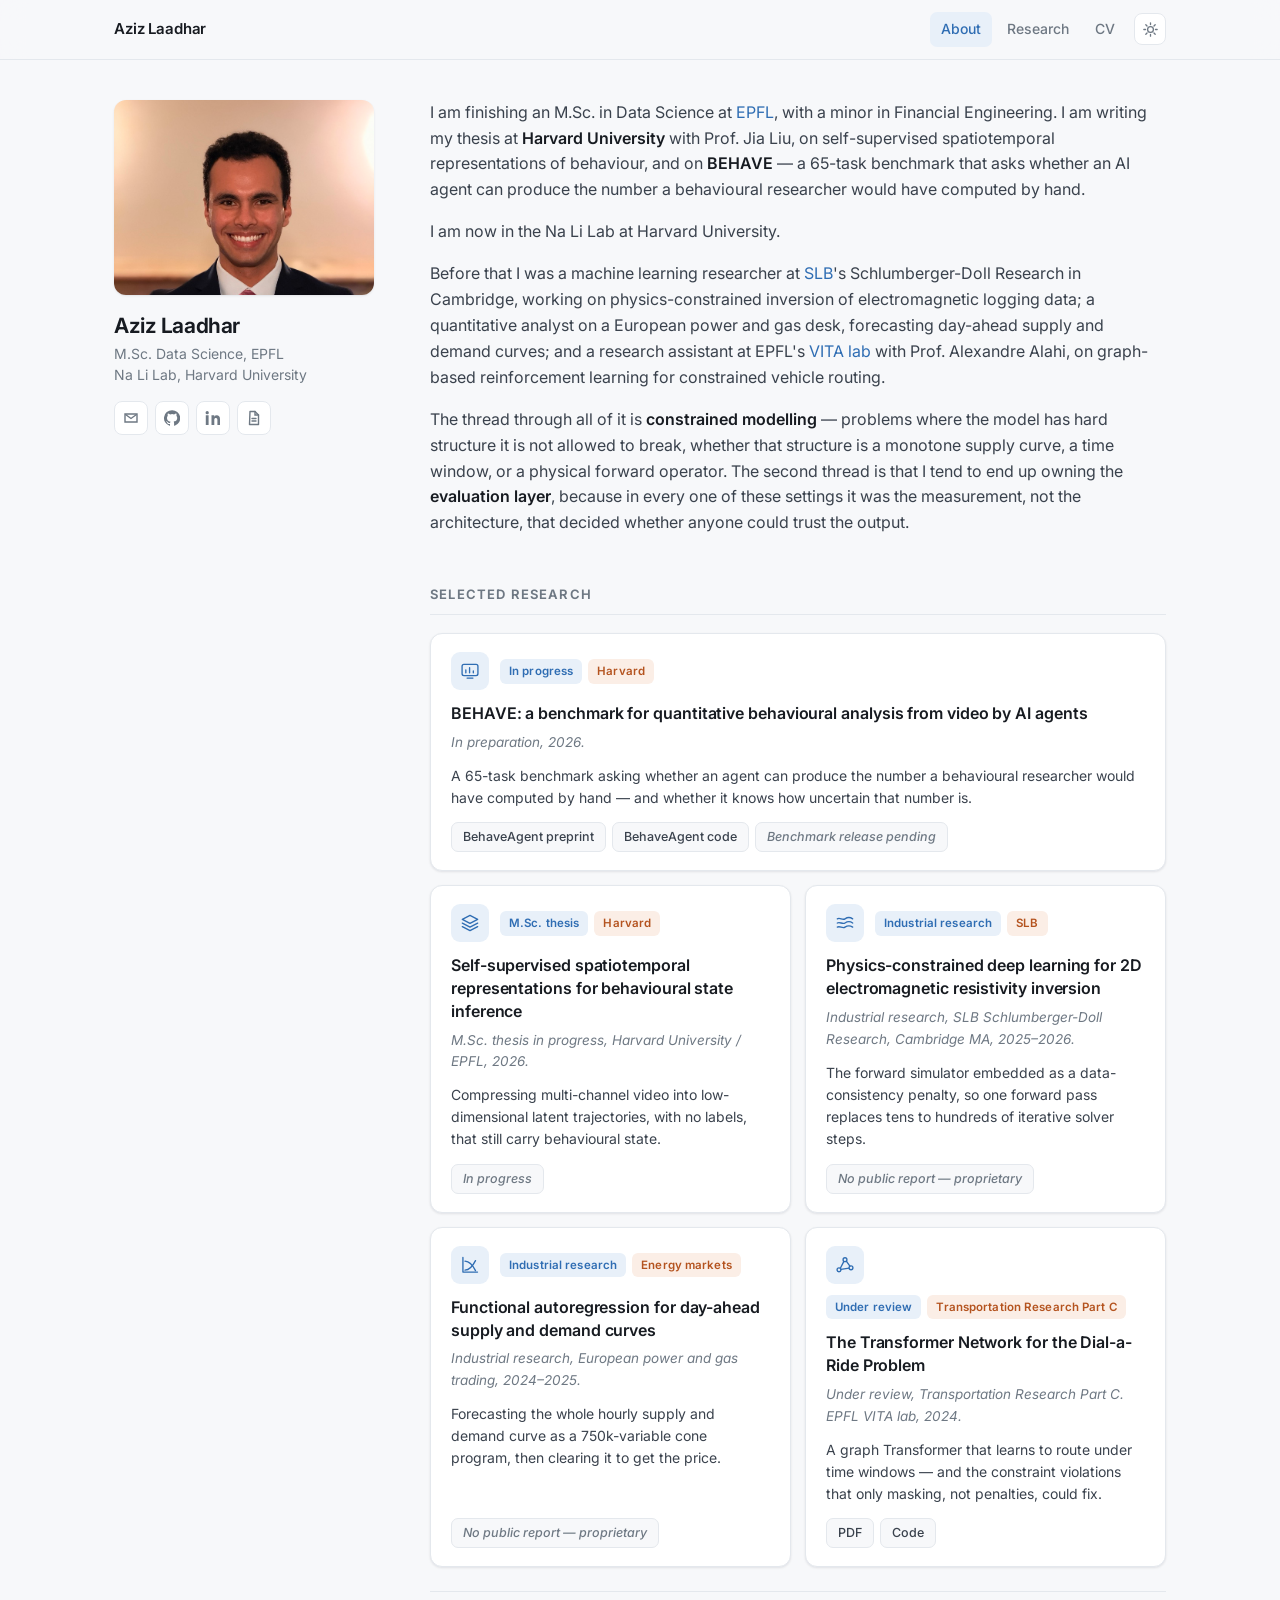
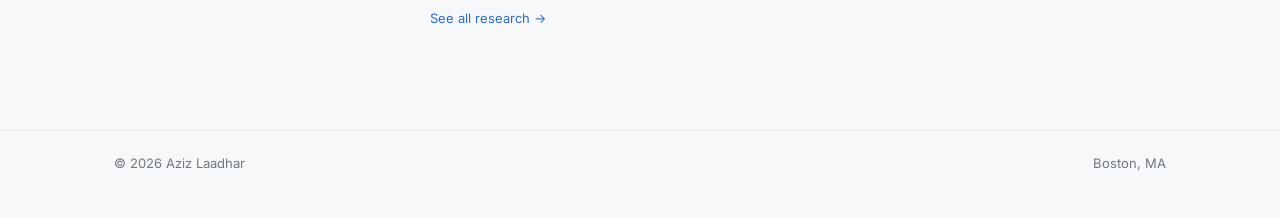
==== index.html @ f2bd8d3b "Shorten BehaveAgent evaluation description" ====
<!doctype html>
<html lang="en">
<head>
<meta charset="utf-8">
<meta name="viewport" content="width=device-width, initial-scale=1">
<title>Aziz Laadhar</title>
<meta name="description" content="Aziz Laadhar — M.Sc. Data Science at EPFL, master's thesis at the Harvard Laboratory of Bioelectronics. Research on evaluation of AI agents, physics-guided inversion, and constrained modelling.">
<meta name="author" content="Aziz Laadhar">
<link rel="canonical" href="https://azizlaadhar.github.io/">

<meta property="og:type" content="profile">
<meta property="og:title" content="Aziz Laadhar">
<meta property="og:description" content="M.Sc. Data Science at EPFL. Master's thesis at the Harvard Laboratory of Bioelectronics.">
<meta property="og:url" content="https://azizlaadhar.github.io/">
<meta property="og:image" content="https://azizlaadhar.github.io/assets/aziz.jpg">
<meta name="twitter:card" content="summary">

<link rel="icon" href="favicon.svg" type="image/svg+xml">
<link rel="preconnect" href="https://fonts.googleapis.com">
<link rel="preconnect" href="https://fonts.gstatic.com" crossorigin>
<link rel="stylesheet" href="https://fonts.googleapis.com/css2?family=Inter:wght@400;500;600;650&display=swap">
<link rel="stylesheet" href="styles.css?v=0c480c9">
<script>
  (function () {
    try {
      var t = localStorage.getItem('theme');
      if (t) document.documentElement.setAttribute('data-theme', t);
    } catch (e) {}
  })();
</script>
</head>
<body>

<a class="skip" href="#main">Skip to content</a>

<nav class="topbar">
  <div class="topbar-inner">
    <a class="brand" href="index.html" data-brand>Aziz Laadhar</a>
    <div class="nav">
      <a href="index.html" aria-current="page">About</a>
      <a href="publications.html">Research</a>
      <a href="assets/Aziz_Laadhar_CV.pdf">CV</a>
      <button class="theme-toggle" id="theme-toggle" type="button" aria-label="Toggle dark mode">
        <svg class="sun" viewBox="0 0 16 16" fill="none" stroke="currentColor" stroke-width="1.4" aria-hidden="true">
          <circle cx="8" cy="8" r="3.1"/>
          <path d="M8 .9v1.8M8 13.3v1.8M15.1 8h-1.8M2.7 8H.9M13 3l-1.3 1.3M4.3 11.7 3 13M13 13l-1.3-1.3M4.3 4.3 3 3" stroke-linecap="round"/>
        </svg>
        <svg class="moon" viewBox="0 0 16 16" fill="none" stroke="currentColor" stroke-width="1.4" aria-hidden="true">
          <path d="M13.5 9.6A5.8 5.8 0 0 1 6.4 2.5a5.8 5.8 0 1 0 7.1 7.1Z" stroke-linejoin="round"/>
        </svg>
      </button>
    </div>
  </div>
</nav>

<div class="wrap">

  <aside class="sidebar" id="sidebar"></aside>

  <main id="main">

    <div class="prose" id="bio"></div>

    <h2 class="section">Selected research</h2>
    <div class="gallery" id="selected-pubs"></div>
    <p class="note"><a href="publications.html">See all research &rarr;</a></p>

  </main>
</div>

<footer>
  <div class="footer-inner">
    <span>&copy; <span id="year"></span> Aziz Laadhar</span>
    <span>Boston, MA</span>
  </div>
</footer>

<script src="data.js?v=20261006-behave"></script>
<script src="render.js?v=0c480c9"></script>
<script src="theme.js"></script>
</body>
</html>
---- styles.css ----
/* Aziz Laadhar — research site */

:root {
  --bg:        #f7f8fa;
  --surface:   #ffffff;
  --text:      #171b21;
  --text-soft: #3a424d;
  --muted:     #6e7883;
  --line:      #e4e8ed;
  --link:      #2f6db3;
  --link-soft: #e8f0f9;
  --accent:    #b4531f;
  --accent-bg: #fbeee6;
  --tag-bg:    #f0f2f5;
  --shadow:    0 1px 2px rgba(16, 24, 40, .04), 0 1px 3px rgba(16, 24, 40, .06);
  --radius:    12px;
}

@media (prefers-color-scheme: dark) {
  :root:not([data-theme="light"]) {
    --bg:        #101317;
    --surface:   #181c22;
    --text:      #e8ebef;
    --text-soft: #c2c9d2;
    --muted:     #8b95a1;
    --line:      #2a3038;
    --link:      #74aeeb;
    --link-soft: #1c2936;
    --accent:    #e8a679;
    --accent-bg: #2e2219;
    --tag-bg:    #232830;
    --shadow:    0 1px 2px rgba(0, 0, 0, .3), 0 1px 3px rgba(0, 0, 0, .25);
  }
}

:root[data-theme="dark"] {
  --bg:        #101317;
  --surface:   #181c22;
  --text:      #e8ebef;
  --text-soft: #c2c9d2;
  --muted:     #8b95a1;
  --line:      #2a3038;
  --link:      #74aeeb;
  --link-soft: #1c2936;
  --accent:    #e8a679;
  --accent-bg: #2e2219;
  --tag-bg:    #232830;
  --shadow:    0 1px 2px rgba(0, 0, 0, .3), 0 1px 3px rgba(0, 0, 0, .25);
}

* { box-sizing: border-box; }

html { -webkit-text-size-adjust: 100%; }

body {
  margin: 0;
  background: var(--bg);
  color: var(--text);
  font-family: Inter, -apple-system, BlinkMacSystemFont, "Segoe UI", system-ui, sans-serif;
  font-size: 16px;
  line-height: 1.62;
  -webkit-font-smoothing: antialiased;
}

a { color: var(--link); text-decoration: none; }
a:hover { text-decoration: underline; text-underline-offset: 2px; }

.skip {
  position: absolute;
  left: -9999px;
  top: 0;
  background: var(--surface);
  padding: 10px 16px;
  border-radius: 8px;
  z-index: 100;
}
.skip:focus { left: 16px; top: 12px; }

:focus-visible {
  outline: 2px solid var(--link);
  outline-offset: 2px;
  border-radius: 4px;
}

/* ---------- top bar ---------- */

.topbar {
  position: sticky;
  top: 0;
  z-index: 50;
  background: color-mix(in srgb, var(--bg) 88%, transparent);
  backdrop-filter: saturate(180%) blur(12px);
  -webkit-backdrop-filter: saturate(180%) blur(12px);
  border-bottom: 1px solid var(--line);
}

.topbar-inner {
  max-width: 1100px;
  margin: 0 auto;
  padding: 12px 24px;
  display: flex;
  align-items: center;
  justify-content: space-between;
  gap: 16px;
}

.brand {
  font-weight: 600;
  font-size: 15px;
  color: var(--text);
  letter-spacing: -.01em;
  white-space: nowrap;
}
.brand:hover { text-decoration: none; opacity: .75; }

.nav { display: flex; align-items: center; gap: 4px; }

.nav a {
  font-size: 14px;
  font-weight: 500;
  color: var(--muted);
  padding: 6px 11px;
  border-radius: 7px;
}
.nav a:hover { color: var(--text); background: var(--tag-bg); text-decoration: none; }
.nav a[aria-current="page"] { color: var(--link); background: var(--link-soft); }

.theme-toggle {
  display: inline-flex;
  align-items: center;
  justify-content: center;
  width: 32px;
  height: 32px;
  margin-left: 4px;
  padding: 0;
  border: 1px solid var(--line);
  border-radius: 8px;
  background: var(--surface);
  color: var(--muted);
  cursor: pointer;
}
.theme-toggle:hover { color: var(--text); border-color: var(--muted); }
.theme-toggle svg { width: 15px; height: 15px; }
.theme-toggle .moon { display: none; }
:root[data-theme="dark"] .theme-toggle .moon { display: block; }
:root[data-theme="dark"] .theme-toggle .sun { display: none; }
@media (prefers-color-scheme: dark) {
  :root:not([data-theme="light"]) .theme-toggle .moon { display: block; }
  :root:not([data-theme="light"]) .theme-toggle .sun { display: none; }
}

/* ---------- layout ---------- */

.wrap {
  max-width: 1100px;
  margin: 0 auto;
  padding: 40px 24px 80px;
  display: grid;
  grid-template-columns: 260px 1fr;
  gap: 56px;
  align-items: start;
}

.sidebar { position: sticky; top: 84px; }

.portrait {
  width: 100%;
  height: auto;
  aspect-ratio: 4 / 3;
  object-fit: cover;
  object-position: center 28%;
  border-radius: var(--radius);
  background: var(--tag-bg);
  box-shadow: var(--shadow);
  display: block;
}

.sidebar h1 {
  font-size: 21px;
  font-weight: 650;
  letter-spacing: -.02em;
  margin: 18px 0 4px;
  line-height: 1.25;
}

.role {
  font-size: 14px;
  color: var(--muted);
  line-height: 1.5;
  margin: 0;
}

.iconrow {
  display: flex;
  flex-wrap: wrap;
  gap: 7px;
  margin-top: 16px;
}

.iconrow a {
  display: inline-flex;
  align-items: center;
  justify-content: center;
  width: 34px;
  height: 34px;
  border: 1px solid var(--line);
  border-radius: 8px;
  background: var(--surface);
  color: var(--muted);
  transition: color .15s, border-color .15s;
}
.iconrow a:hover { color: var(--link); border-color: var(--link); text-decoration: none; }
.iconrow svg { width: 16px; height: 16px; }

/* ---------- main ---------- */

main { min-width: 0; }

.prose p { margin: 0 0 16px; color: var(--text-soft); }
.prose p:last-child { margin-bottom: 0; }
.prose strong { color: var(--text); font-weight: 600; }

h2.section {
  font-size: 13px;
  font-weight: 650;
  text-transform: uppercase;
  letter-spacing: .09em;
  color: var(--muted);
  margin: 48px 0 18px;
  padding-bottom: 9px;
  border-bottom: 1px solid var(--line);
}


/* ---------- research icons + gallery ---------- */

.pub-icon {
  display: inline-flex;
  align-items: center;
  justify-content: center;
  flex: 0 0 auto;
  width: 38px;
  height: 38px;
  border-radius: 9px;
  background: var(--link-soft);
  color: var(--link);
}
.pub-icon svg { width: 20px; height: 20px; }

.pub.has-icon { display: flex; gap: 16px; align-items: flex-start; }
.pub.has-icon .pub-body { min-width: 0; flex: 1 1 auto; }

.gallery {
  display: grid;
  grid-template-columns: repeat(2, minmax(0, 1fr));
  gap: 14px;
  align-items: stretch;
}
.gallery > .tile:first-child { grid-column: 1 / -1; }

.tile { display: flex; flex-direction: column; }

.tile-head {
  display: flex;
  align-items: center;
  gap: 11px;
  margin-bottom: 12px;
  flex-wrap: wrap;
}
.tile-head .badges { margin-bottom: 0; }

.tile h3 { margin-bottom: 5px; }
.tile .abstract { flex: 1 1 auto; }
.tile .linkrow { margin-top: auto; padding-top: 13px; }

.tile:hover .pub-icon { background: var(--link); color: #fff; }
.pub-icon { transition: background .18s ease, color .18s ease; }

/* ---------- publications ---------- */

.pubs { display: grid; gap: 14px; }

.pub {
  background: var(--surface);
  border: 1px solid var(--line);
  border-radius: var(--radius);
  padding: 18px 20px;
  box-shadow: var(--shadow);
}

.badges { display: flex; flex-wrap: wrap; gap: 6px; margin-bottom: 10px; }

.badge {
  font-size: 11.5px;
  font-weight: 600;
  letter-spacing: .01em;
  padding: 3px 9px;
  border-radius: 6px;
  background: var(--link-soft);
  color: var(--link);
  white-space: nowrap;
}
.badge.alt { background: var(--accent-bg); color: var(--accent); }

.pub h3 {
  font-size: 16px;
  font-weight: 600;
  line-height: 1.42;
  letter-spacing: -.005em;
  margin: 0 0 7px;
  color: var(--text);
}

.pub .authors { font-size: 14px; color: var(--text-soft); margin: 0 0 3px; }
.pub .authors .me { font-weight: 650; color: var(--text); }

.pub .venue { font-size: 13.5px; color: var(--muted); font-style: italic; margin: 0; }

.pub .abstract {
  font-size: 14px;
  color: var(--text-soft);
  margin: 11px 0 0;
  line-height: 1.58;
}

.linkrow { display: flex; flex-wrap: wrap; gap: 6px; margin-top: 13px; }

.linkrow a, .linkrow span {
  font-size: 12.5px;
  font-weight: 500;
  padding: 4px 11px;
  border-radius: 7px;
  border: 1px solid var(--line);
  background: var(--bg);
  color: var(--text-soft);
  white-space: nowrap;
}
.linkrow a:hover { color: var(--link); border-color: var(--link); text-decoration: none; }
.linkrow span { color: var(--muted); font-style: italic; }

.note {
  font-size: 13px;
  color: var(--muted);
  margin-top: 24px;
  padding-top: 16px;
  border-top: 1px solid var(--line);
}

.year-head {
  font-size: 13px;
  font-weight: 650;
  color: var(--muted);
  font-variant-numeric: tabular-nums;
  margin: 30px 0 12px;
}
.year-head:first-of-type { margin-top: 4px; }

/* ---------- footer ---------- */

footer {
  border-top: 1px solid var(--line);
  margin-top: 8px;
}
.footer-inner {
  max-width: 1100px;
  margin: 0 auto;
  padding: 22px 24px 44px;
  font-size: 13px;
  color: var(--muted);
  display: flex;
  flex-wrap: wrap;
  gap: 10px 20px;
  justify-content: space-between;
}

/* ---------- mobile ---------- */

@media (max-width: 800px) {
  .wrap {
    grid-template-columns: 1fr;
    gap: 32px;
    padding: 28px 16px 64px;
  }
  .sidebar {
    position: static;
    display: grid;
    grid-template-columns: 116px 1fr;
    gap: 18px;
    align-items: center;
  }
  .sidebar-text { min-width: 0; }
  .sidebar h1 { margin-top: 0; font-size: 20px; }
  .iconrow { margin-top: 12px; }
  .topbar-inner { padding: 10px 16px; gap: 8px; }
  .nav a { padding: 6px 9px; }
  .brand { font-size: 14px; }
  .footer-inner { padding: 20px 16px 40px; }
  h2.section { margin-top: 38px; }
  .gallery { grid-template-columns: minmax(0, 1fr); }
  .pub.has-icon { gap: 13px; }
}

@media (max-width: 340px) {
  .sidebar { grid-template-columns: 1fr; justify-items: start; }
  .portrait { max-width: 150px; }
}

@media print {
  .topbar, .iconrow, .theme-toggle { display: none; }
  .wrap { display: block; padding: 0; }
  .pub { break-inside: avoid; box-shadow: none; }
}
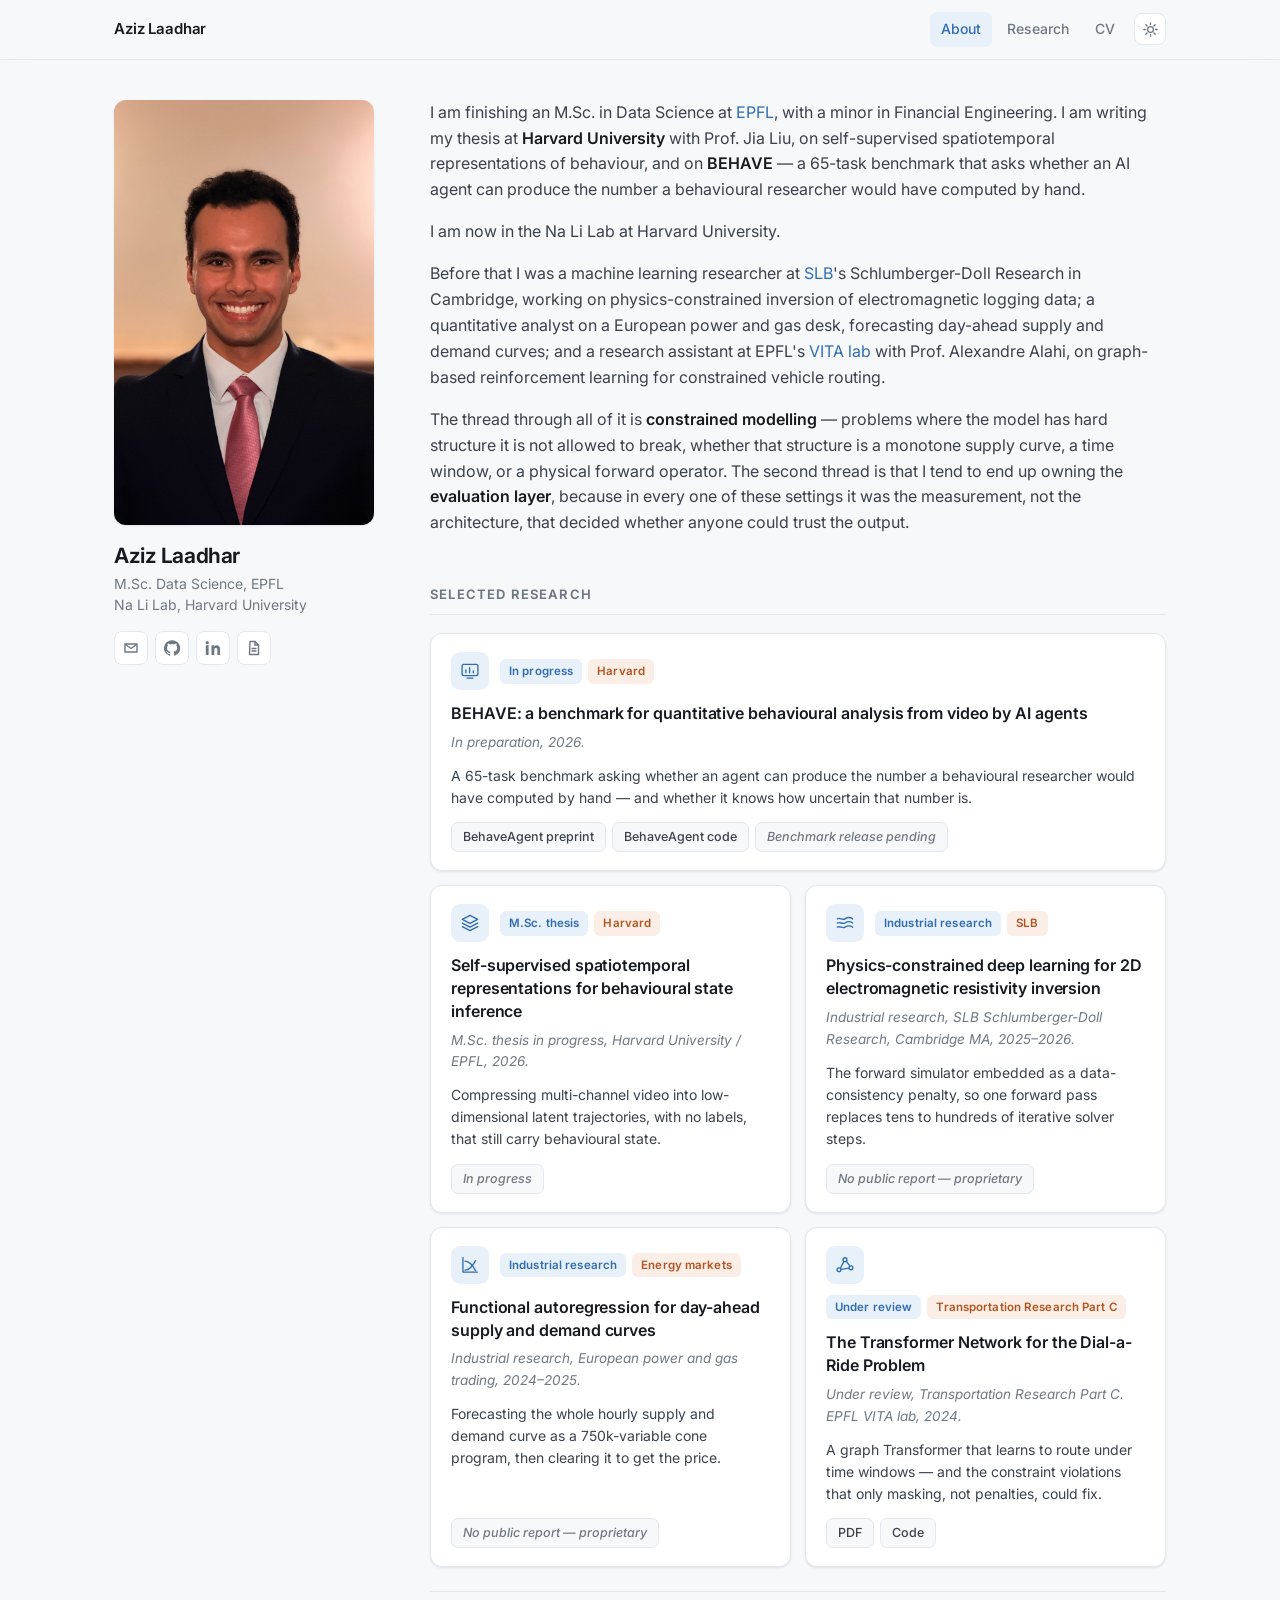
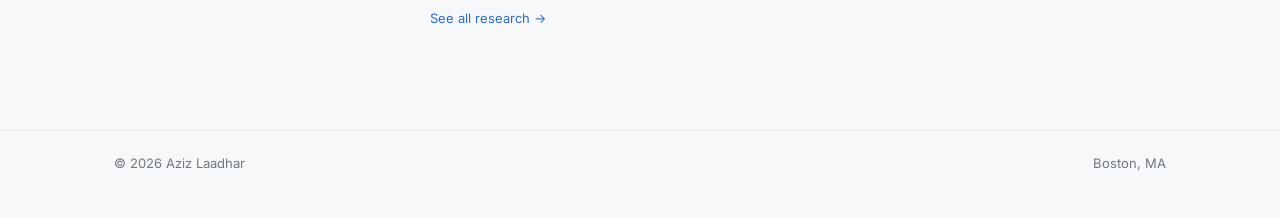
==== commit 08e15841: "Use full portrait from supplied image" ====
--- a/index.html
+++ b/index.html
@@ -12,14 +12,14 @@
 <meta property="og:title" content="Aziz Laadhar">
 <meta property="og:description" content="M.Sc. Data Science at EPFL. Master's thesis at the Harvard Laboratory of Bioelectronics.">
 <meta property="og:url" content="https://azizlaadhar.github.io/">
-<meta property="og:image" content="https://azizlaadhar.github.io/assets/aziz.jpg">
+<meta property="og:image" content="https://azizlaadhar.github.io/assets/aziz.jpg?v=20261006-full">
 <meta name="twitter:card" content="summary">
 
 <link rel="icon" href="favicon.svg" type="image/svg+xml">
 <link rel="preconnect" href="https://fonts.googleapis.com">
 <link rel="preconnect" href="https://fonts.gstatic.com" crossorigin>
 <link rel="stylesheet" href="https://fonts.googleapis.com/css2?family=Inter:wght@400;500;600;650&display=swap">
-<link rel="stylesheet" href="styles.css?v=0c480c9">
+<link rel="stylesheet" href="styles.css?v=20261006-full">
 <script>
   (function () {
     try {
@@ -75,8 +75,8 @@
   </div>
 </footer>
 
-<script src="data.js?v=20261006-behave"></script>
-<script src="render.js?v=0c480c9"></script>
+<script src="data.js?v=20261006-full"></script>
+<script src="render.js?v=20261006-full"></script>
 <script src="theme.js"></script>
 </body>
 </html>
--- a/styles.css
+++ b/styles.css
@@ -166,9 +166,6 @@
 .portrait {
   width: 100%;
   height: auto;
-  aspect-ratio: 4 / 3;
-  object-fit: cover;
-  object-position: center 28%;
   border-radius: var(--radius);
   background: var(--tag-bg);
   box-shadow: var(--shadow);
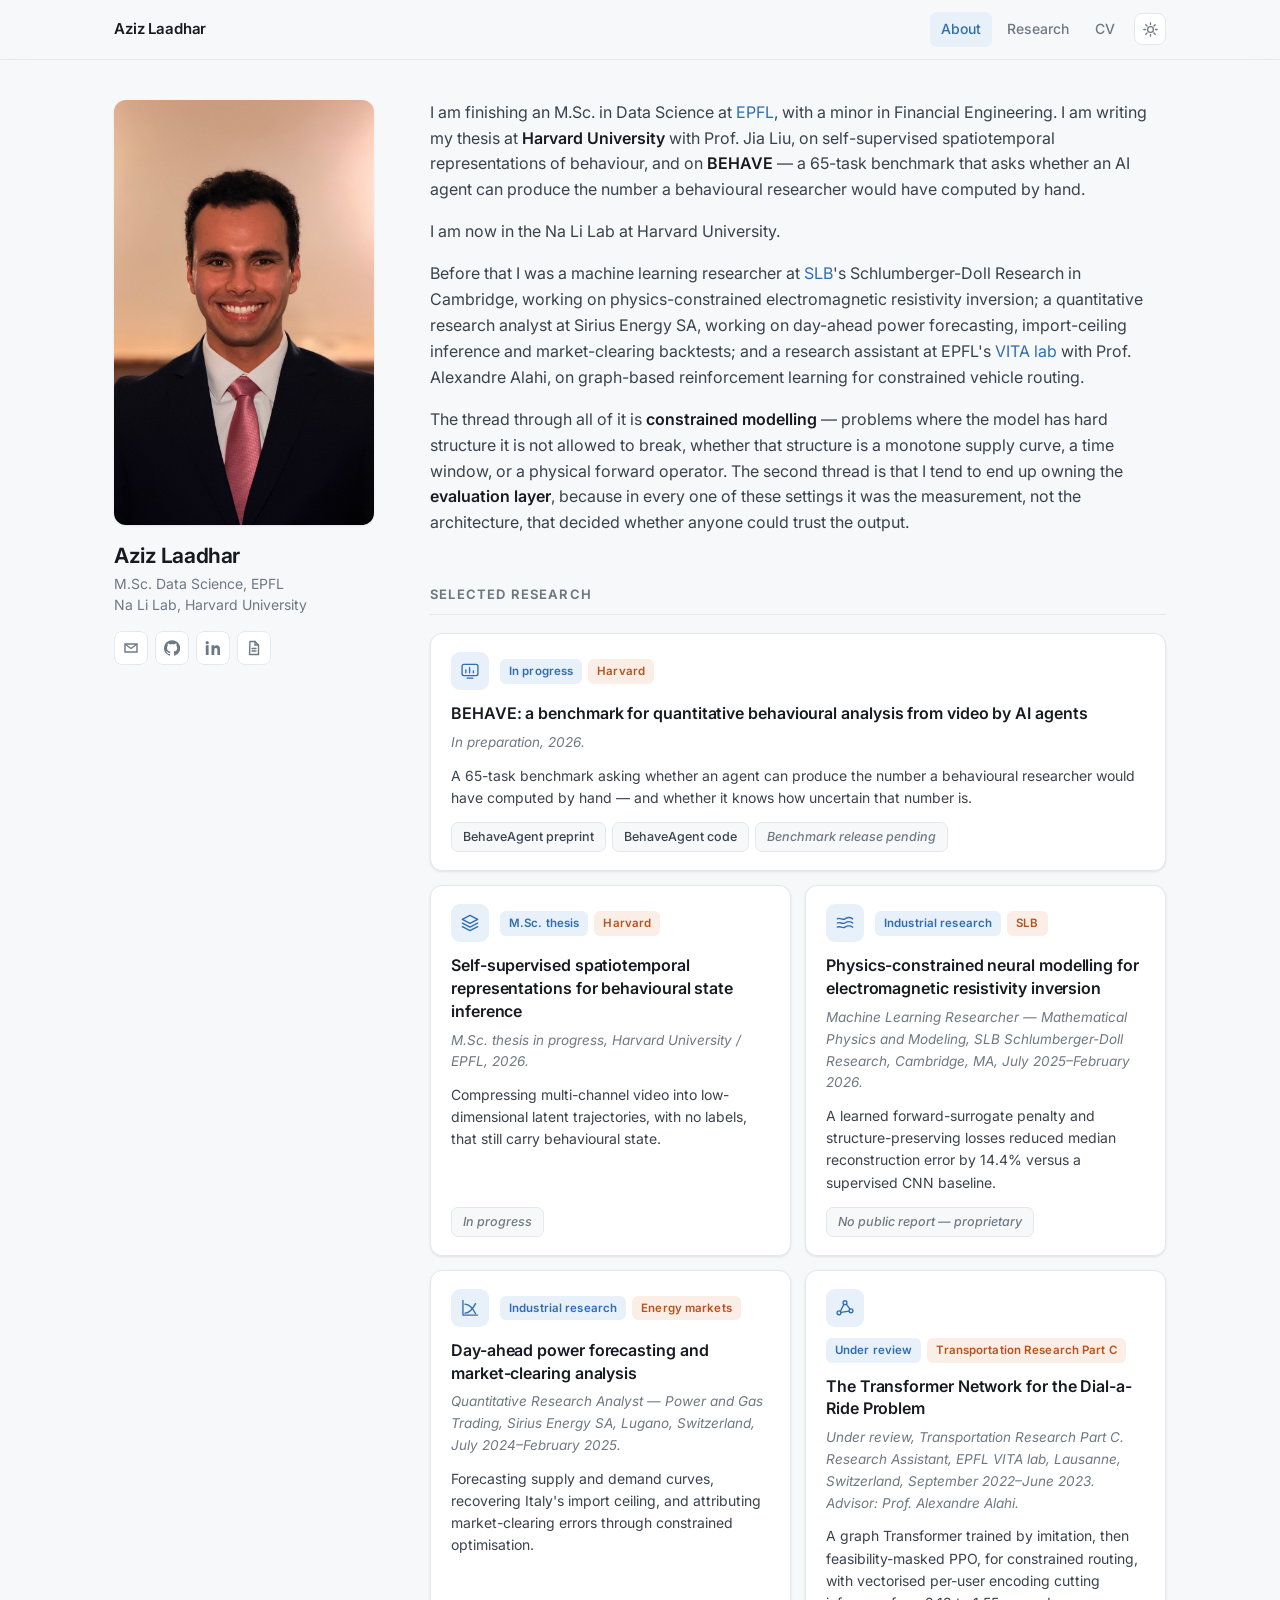
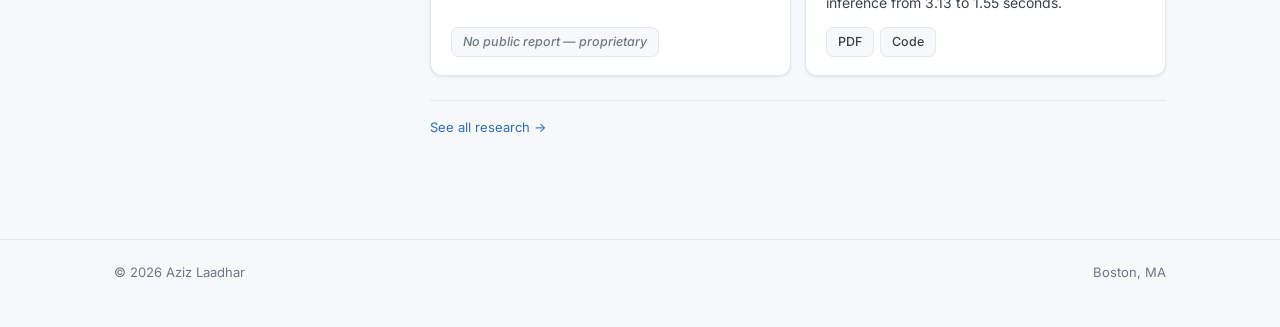
==== commit ff37438c: "Align research entries with supplied resume" ====
--- a/index.html
+++ b/index.html
@@ -19,7 +19,7 @@
 <link rel="preconnect" href="https://fonts.googleapis.com">
 <link rel="preconnect" href="https://fonts.gstatic.com" crossorigin>
 <link rel="stylesheet" href="https://fonts.googleapis.com/css2?family=Inter:wght@400;500;600;650&display=swap">
-<link rel="stylesheet" href="styles.css?v=20261006-full">
+<link rel="stylesheet" href="styles.css?v=20261006-resume">
 <script>
   (function () {
     try {
@@ -39,7 +39,7 @@
     <div class="nav">
       <a href="index.html" aria-current="page">About</a>
       <a href="publications.html">Research</a>
-      <a href="assets/Aziz_Laadhar_CV.pdf">CV</a>
+      <a href="assets/Aziz_Laadhar_CV.pdf?v=20261006-resume">CV</a>
       <button class="theme-toggle" id="theme-toggle" type="button" aria-label="Toggle dark mode">
         <svg class="sun" viewBox="0 0 16 16" fill="none" stroke="currentColor" stroke-width="1.4" aria-hidden="true">
           <circle cx="8" cy="8" r="3.1"/>
@@ -75,8 +75,8 @@
   </div>
 </footer>
 
-<script src="data.js?v=20261006-full"></script>
-<script src="render.js?v=20261006-full"></script>
+<script src="data.js?v=20261006-resume"></script>
+<script src="render.js?v=20261006-resume"></script>
 <script src="theme.js"></script>
 </body>
 </html>
--- a/styles.css
+++ b/styles.css
@@ -166,6 +166,8 @@
 .portrait {
   width: 100%;
   height: auto;
+  aspect-ratio: auto;
+  object-fit: contain;
   border-radius: var(--radius);
   background: var(--tag-bg);
   box-shadow: var(--shadow);
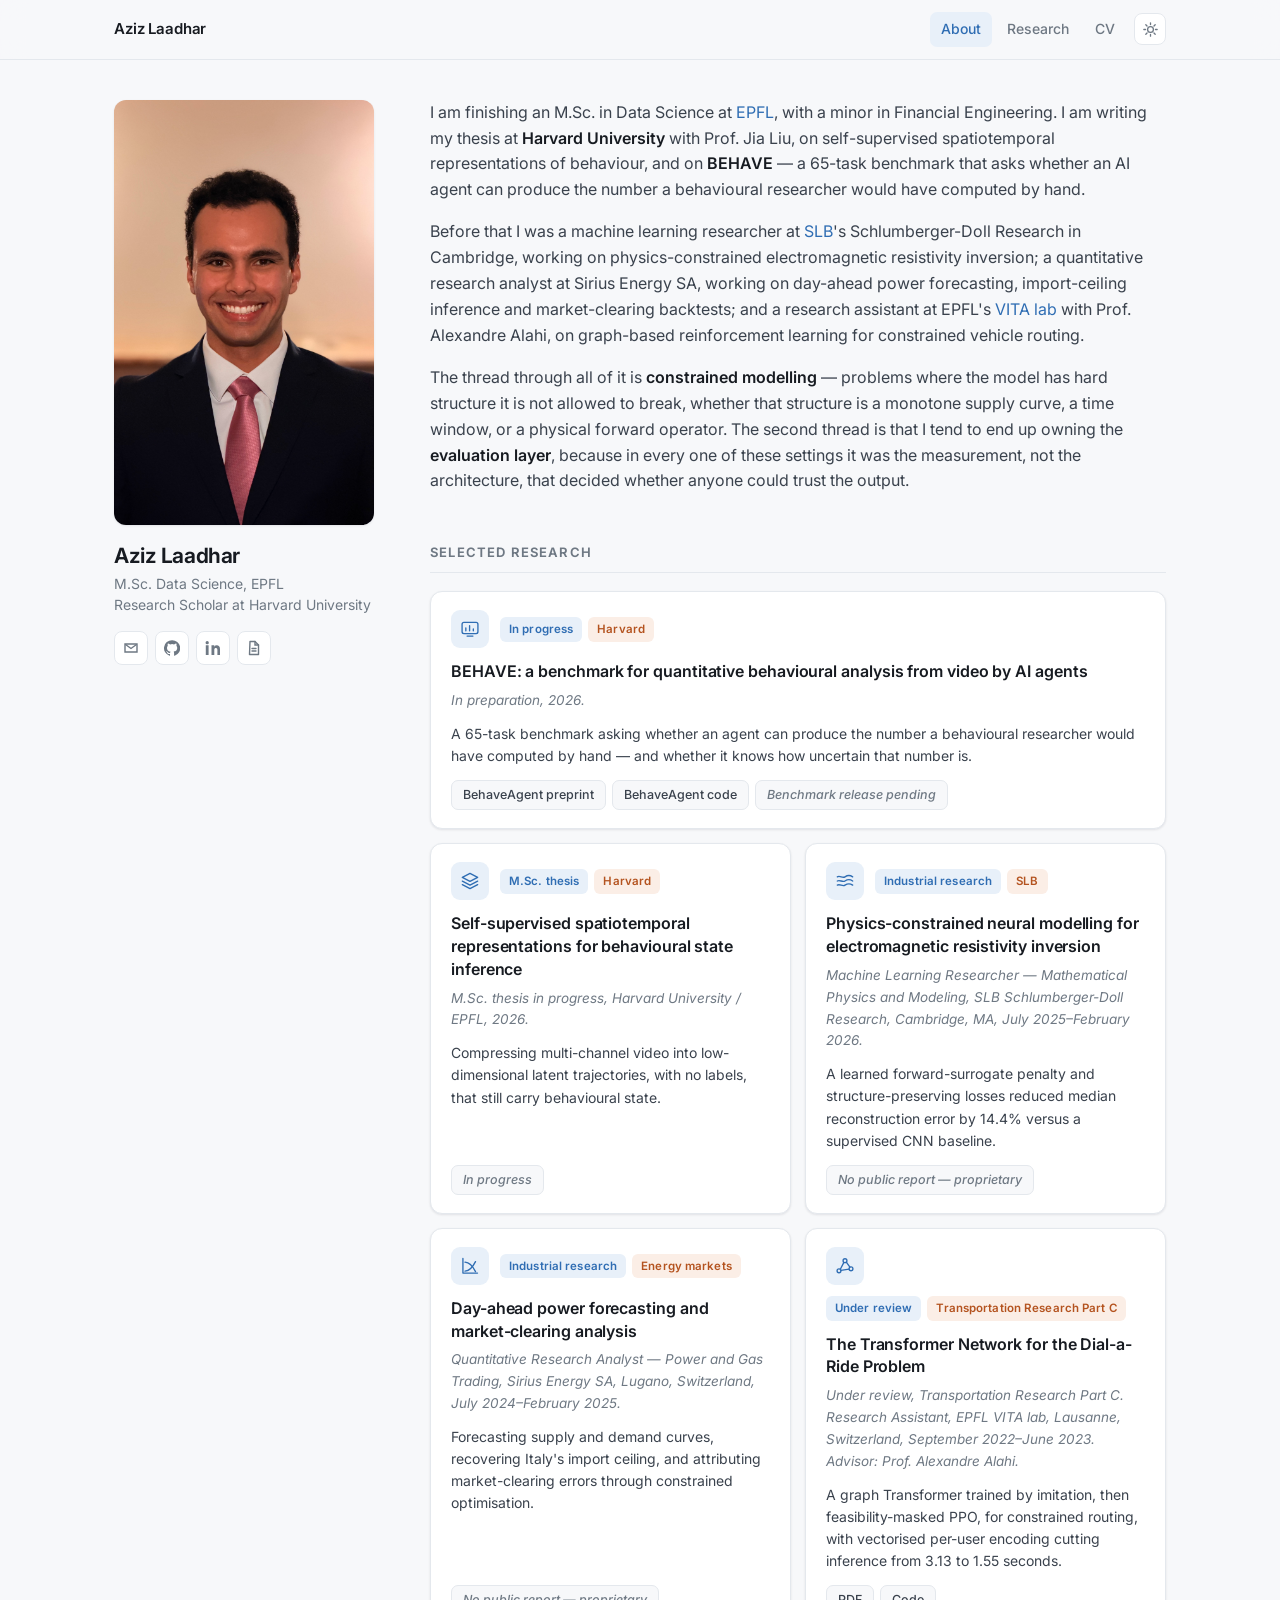
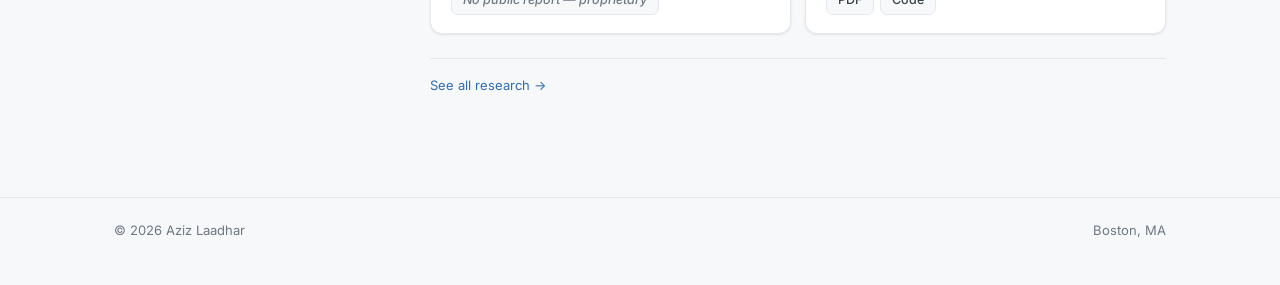
==== commit e4dfe877: "Update Harvard profile role to Research Scholar" ====
--- a/index.html
+++ b/index.html
@@ -75,7 +75,7 @@
   </div>
 </footer>
 
-<script src="data.js?v=20261006-resume"></script>
+<script src="data.js?v=20261006-research-scholar"></script>
 <script src="render.js?v=20261006-resume"></script>
 <script src="theme.js"></script>
 </body>
